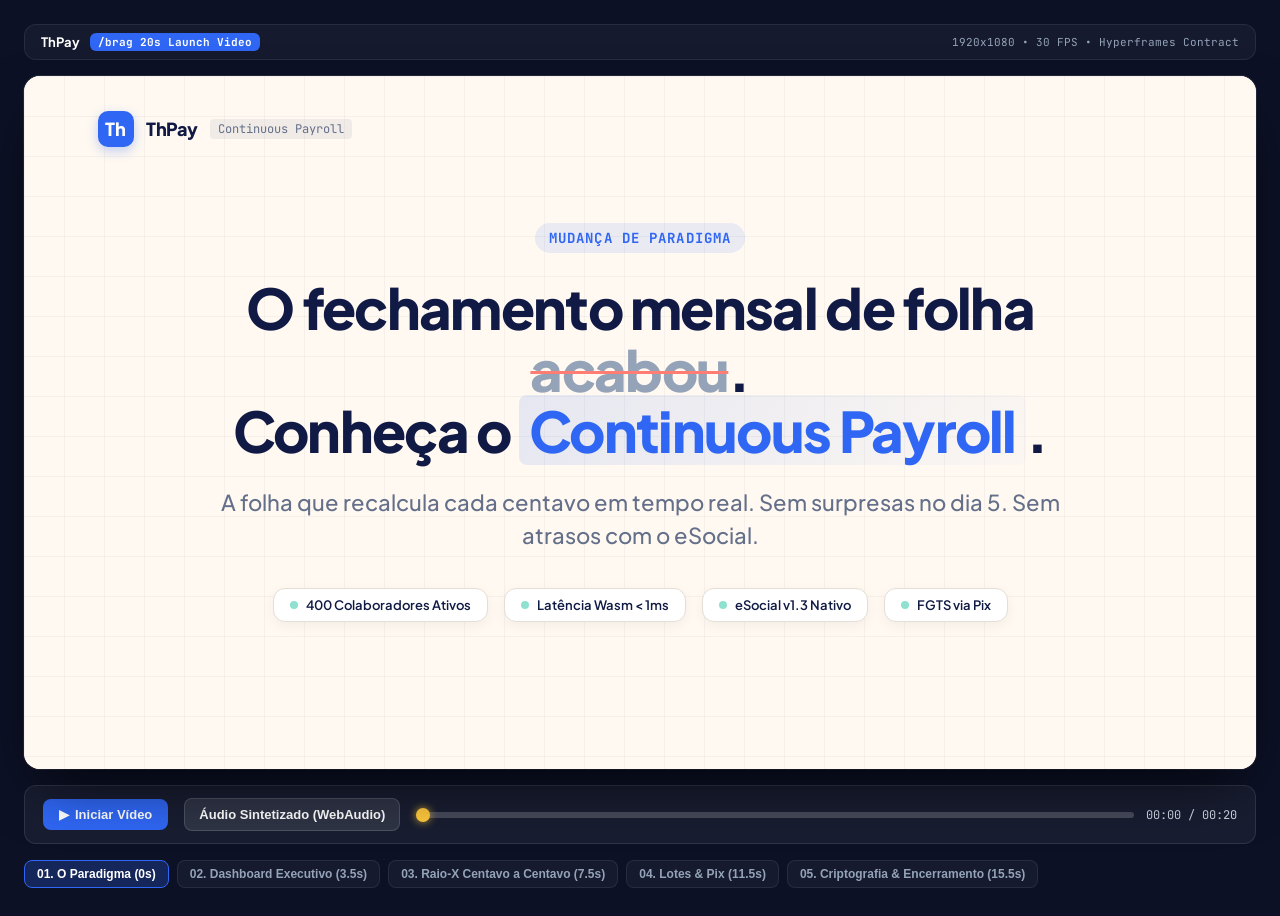
==== brag-output/composition/index.html @ 9896c9f6 "feat(marketing): adiciona composicao e storyboard do video de lancamento via /brag" ====
<!DOCTYPE html>
<html lang="pt-BR">
<head>
  <meta charset="UTF-8">
  <meta name="viewport" content="width=device-width, initial-scale=1.0">
  <title>ThPay — Launch Video (/brag Composition)</title>
  <link rel="preconnect" href="https://fonts.googleapis.com">
  <link rel="preconnect" href="https://fonts.gstatic.com" crossorigin>
  <link href="https://fonts.googleapis.com/css2?family=JetBrains+Mono:wght@400;500;700&family=Plus+Jakarta+Sans:wght@400;500;600;700;800&family=Inter:wght@400;500;600&display=swap" rel="stylesheet">
  <style>
    :root {
      --thp-ink: #101A44;
      --thp-cobalt: #2F66F3;
      --thp-solar: #FFC83D;
      --thp-mint: #8FE1CF;
      --thp-blush: #F7A7B8;
      --thp-coral: #FF7D72;
      --thp-ivory: #FFF9F1;
      --thp-paper: #F6F2EC;
      --thp-line: #E5DED5;
      --thp-muted: #64708A;
      --thp-success: #188A64;
    }

    * {
      box-sizing: border-box;
      margin: 0;
      padding: 0;
    }

    body {
      background-color: #0c1126;
      color: #f1f5f9;
      font-family: 'Plus Jakarta Sans', -apple-system, BlinkMacSystemFont, sans-serif;
      display: flex;
      flex-direction: column;
      align-items: center;
      justify-content: center;
      min-height: 100vh;
      padding: 24px;
      overflow-x: hidden;
    }

    /* Container de Controle e Cabeçalho */
    .viewport-container {
      display: flex;
      flex-direction: column;
      align-items: center;
      gap: 16px;
      width: 100%;
      max-width: 1280px;
    }

    .top-bar {
      display: flex;
      justify-content: space-between;
      align-items: center;
      width: 100%;
      padding: 8px 16px;
      background: rgba(255, 255, 255, 0.04);
      border: 1px solid rgba(255, 255, 255, 0.08);
      border-radius: 12px;
      font-size: 13px;
    }

    .top-bar .title-badge {
      display: flex;
      align-items: center;
      gap: 10px;
      font-weight: 700;
      color: #fff;
    }

    .top-bar .pill {
      background: var(--thp-cobalt);
      color: #fff;
      padding: 2px 8px;
      border-radius: 6px;
      font-size: 11px;
      font-family: 'JetBrains Mono', monospace;
    }

    /* O Player de Vídeo em 16:9 */
    .video-stage-wrapper {
      position: relative;
      width: 100%;
      aspect-ratio: 16 / 9;
      background: var(--thp-ivory);
      border-radius: 16px;
      overflow: hidden;
      box-shadow: 0 25px 60px -15px rgba(0, 0, 0, 0.7), 0 0 0 1px rgba(255, 255, 255, 0.1);
    }

    /* Canvas / Viewport Real da Composição (1920x1080 virtual) */
    .canvas-viewport {
      position: absolute;
      top: 0;
      left: 0;
      width: 100%;
      height: 100%;
      background: var(--thp-ivory);
      overflow: hidden;
      display: flex;
      flex-direction: column;
    }

    /* Cenas */
    .scene {
      position: absolute;
      top: 0;
      left: 0;
      width: 100%;
      height: 100%;
      opacity: 0;
      visibility: hidden;
      transition: opacity 0.45s cubic-bezier(0.16, 1, 0.3, 1), transform 0.45s cubic-bezier(0.16, 1, 0.3, 1);
      transform: scale(0.98);
      display: flex;
      flex-direction: column;
      justify-content: center;
      align-items: center;
      padding: 4% 6%;
    }

    .scene.active {
      opacity: 1;
      visibility: visible;
      transform: scale(1);
    }

    /* Grid de Fundo Sutil */
    .bg-grid {
      position: absolute;
      inset: 0;
      background-image: 
        linear-gradient(to right, rgba(16, 26, 68, 0.04) 1px, transparent 1px),
        linear-gradient(to bottom, rgba(16, 26, 68, 0.04) 1px, transparent 1px);
      background-size: 40px 40px;
      pointer-events: none;
    }

    /* Componentes Compartilhados de Cena */
    .brand-header-mini {
      position: absolute;
      top: 5%;
      left: 6%;
      display: flex;
      align-items: center;
      gap: 12px;
      z-index: 10;
    }

    .brand-logo-badge {
      width: 36px;
      height: 36px;
      border-radius: 10px;
      background: var(--thp-cobalt);
      color: #fff;
      display: flex;
      align-items: center;
      justify-content: center;
      font-weight: 800;
      font-size: 18px;
      box-shadow: 0 4px 12px rgba(47, 102, 243, 0.3);
    }

    .brand-title-text {
      font-weight: 800;
      font-size: 18px;
      color: var(--thp-ink);
      letter-spacing: -0.02em;
    }

    .brand-subtitle-tag {
      font-size: 12px;
      font-family: 'JetBrains Mono', monospace;
      color: var(--thp-muted);
      background: rgba(16, 26, 68, 0.06);
      padding: 2px 8px;
      border-radius: 4px;
    }

    /* Cena 1: Hook */
    .scene-1-content {
      text-align: center;
      max-width: 920px;
      position: relative;
      z-index: 2;
    }

    .kicker-tag {
      display: inline-block;
      font-family: 'JetBrains Mono', monospace;
      font-size: 14px;
      font-weight: 700;
      color: var(--thp-cobalt);
      background: rgba(47, 102, 243, 0.1);
      padding: 6px 14px;
      border-radius: 20px;
      margin-bottom: 24px;
      text-transform: uppercase;
      letter-spacing: 0.08em;
    }

    .hero-heading {
      font-size: clamp(32px, 5.2vw, 56px);
      font-weight: 800;
      color: var(--thp-ink);
      line-height: 1.1;
      letter-spacing: -0.03em;
      margin-bottom: 24px;
    }

    .hero-heading .strike {
      color: #94a3b8;
      text-decoration: line-through;
      text-decoration-thickness: 3px;
      text-decoration-color: var(--thp-coral);
    }

    .hero-heading .highlight {
      color: var(--thp-cobalt);
      background: linear-gradient(120deg, rgba(47, 102, 243, 0.12) 0%, rgba(47, 102, 243, 0.02) 100%);
      padding: 0 10px;
      border-radius: 8px;
    }

    .hero-lead {
      font-size: clamp(16px, 2.2vw, 22px);
      color: var(--thp-muted);
      line-height: 1.5;
      font-weight: 500;
    }

    .feature-pills-row {
      display: flex;
      justify-content: center;
      gap: 16px;
      margin-top: 36px;
      flex-wrap: wrap;
    }

    .badge-feature {
      display: flex;
      align-items: center;
      gap: 8px;
      background: #fff;
      border: 1px solid var(--thp-line);
      padding: 8px 16px;
      border-radius: 12px;
      font-size: 13px;
      font-weight: 600;
      color: var(--thp-ink);
      box-shadow: 0 4px 14px rgba(16, 26, 68, 0.05);
    }

    .dot-indicator {
      width: 8px;
      height: 8px;
      border-radius: 50%;
      background: var(--thp-mint);
    }

    /* Cenas de Showcase de Interface (Cenas 2, 3, 4, 5) */
    .showcase-layout {
      display: grid;
      grid-template-columns: 1.1fr 0.9fr;
      gap: 40px;
      align-items: center;
      width: 100%;
      height: 100%;
      padding-top: 40px;
    }

    .showcase-left {
      display: flex;
      flex-direction: column;
      gap: 20px;
      z-index: 2;
    }

    .showcase-right {
      position: relative;
      display: flex;
      justify-content: center;
      align-items: center;
      height: 100%;
      z-index: 1;
    }

    .section-eyebrow {
      font-family: 'JetBrains Mono', monospace;
      font-size: 12px;
      font-weight: 700;
      color: var(--thp-cobalt);
      text-transform: uppercase;
      letter-spacing: 0.08em;
    }

    .section-title {
      font-size: clamp(26px, 3.4vw, 38px);
      font-weight: 800;
      color: var(--thp-ink);
      line-height: 1.2;
      letter-spacing: -0.02em;
    }

    .section-description {
      font-size: clamp(14px, 1.6vw, 17px);
      color: var(--thp-muted);
      line-height: 1.55;
    }

    /* Cards de Métricas em Destaque */
    .metric-cards-grid {
      display: grid;
      grid-template-columns: 1fr 1fr;
      gap: 14px;
      margin-top: 10px;
    }

    .metric-card {
      background: #fff;
      border: 1px solid var(--thp-line);
      border-radius: 12px;
      padding: 14px 16px;
      box-shadow: 0 4px 12px rgba(16, 26, 68, 0.04);
    }

    .metric-card-label {
      font-size: 11px;
      font-family: 'JetBrains Mono', monospace;
      color: var(--thp-muted);
      margin-bottom: 4px;
      text-transform: uppercase;
    }

    .metric-card-value {
      font-size: 20px;
      font-weight: 800;
      font-family: 'JetBrains Mono', monospace;
      color: var(--thp-ink);
    }

    .metric-card-delta {
      font-size: 11px;
      font-weight: 600;
      color: var(--thp-success);
      margin-top: 2px;
    }

    /* Mockup de Janela com Screenshot */
    .window-mockup {
      width: 100%;
      max-height: 84%;
      background: #fff;
      border-radius: 12px;
      overflow: hidden;
      box-shadow: 0 20px 45px -10px rgba(16, 26, 68, 0.22), 0 0 0 1px rgba(16, 26, 68, 0.08);
      display: flex;
      flex-direction: column;
      transition: transform 0.4s ease;
    }

    .window-mockup-header {
      background: #f8fafc;
      border-bottom: 1px solid #e2e8f0;
      padding: 8px 12px;
      display: flex;
      align-items: center;
      gap: 8px;
    }

    .window-dots {
      display: flex;
      gap: 5px;
    }

    .window-dot {
      width: 9px;
      height: 9px;
      border-radius: 50%;
    }

    .dot-red { background: #ef4444; }
    .dot-yellow { background: #f59e0b; }
    .dot-green { background: #10b981; }

    .window-url-bar {
      background: #fff;
      border: 1px solid #e2e8f0;
      border-radius: 6px;
      padding: 2px 10px;
      font-size: 10px;
      font-family: 'JetBrains Mono', monospace;
      color: #64748b;
      flex-grow: 1;
      max-width: 320px;
    }

    .window-mockup-body {
      width: 100%;
      overflow: hidden;
      background: #fff;
      display: flex;
      justify-content: center;
      align-items: center;
    }

    .window-mockup-body img {
      width: 100%;
      height: auto;
      object-fit: cover;
      display: block;
    }

    /* Cena 5: Holerite Oficial & Logo Finale */
    .scene-5-grid {
      display: grid;
      grid-template-columns: 1fr 1fr;
      gap: 40px;
      align-items: center;
      width: 100%;
      height: 100%;
      padding-top: 40px;
    }

    .hash-badge-panel {
      background: #fff;
      border: 1px solid var(--thp-line);
      border-radius: 16px;
      padding: 24px;
      box-shadow: 0 10px 25px rgba(16, 26, 68, 0.06);
      display: flex;
      flex-direction: column;
      gap: 16px;
    }

    .hash-key-row {
      display: flex;
      justify-content: space-between;
      align-items: center;
      font-family: 'JetBrains Mono', monospace;
      font-size: 12px;
      padding: 8px 12px;
      background: #f8fafc;
      border-radius: 8px;
      border: 1px solid #e2e8f0;
    }

    .hash-string {
      color: var(--thp-cobalt);
      font-weight: 700;
      word-break: break-all;
    }

    .outro-cta-card {
      text-align: left;
    }

    .outro-cta-card h2 {
      font-size: clamp(32px, 4.5vw, 48px);
      font-weight: 800;
      color: var(--thp-ink);
      line-height: 1.15;
      margin-bottom: 12px;
    }

    .outro-tagline {
      font-size: 18px;
      color: var(--thp-cobalt);
      font-weight: 700;
      margin-bottom: 24px;
    }

    .tech-stack-row {
      display: flex;
      gap: 12px;
      flex-wrap: wrap;
      margin-top: 16px;
    }

    .tech-pill {
      font-family: 'JetBrains Mono', monospace;
      font-size: 11px;
      font-weight: 700;
      background: rgba(16, 26, 68, 0.06);
      color: var(--thp-ink);
      padding: 6px 12px;
      border-radius: 6px;
      border: 1px solid rgba(16, 26, 68, 0.1);
    }

    /* Barra de Controles Inferior */
    .controls-bar {
      display: flex;
      align-items: center;
      gap: 16px;
      width: 100%;
      padding: 12px 18px;
      background: rgba(255, 255, 255, 0.05);
      border: 1px solid rgba(255, 255, 255, 0.1);
      border-radius: 12px;
    }

    .btn-play {
      background: var(--thp-cobalt);
      color: #fff;
      border: none;
      border-radius: 8px;
      padding: 8px 16px;
      font-weight: 700;
      font-size: 13px;
      cursor: pointer;
      display: flex;
      align-items: center;
      gap: 6px;
      transition: background 0.2s;
    }

    .btn-play:hover {
      background: #1d4ed8;
    }

    .btn-audio {
      background: rgba(255, 255, 255, 0.1);
      color: #fff;
      border: 1px solid rgba(255, 255, 255, 0.15);
      border-radius: 8px;
      padding: 8px 14px;
      font-size: 13px;
      font-weight: 600;
      cursor: pointer;
      transition: all 0.2s;
    }

    .btn-audio.active {
      background: var(--thp-mint);
      color: #0c1126;
      border-color: var(--thp-mint);
    }

    .timeline-scrubber-wrapper {
      display: flex;
      align-items: center;
      flex-grow: 1;
      gap: 12px;
    }

    .scrubber-slider {
      flex-grow: 1;
      -webkit-appearance: none;
      height: 6px;
      background: rgba(255, 255, 255, 0.2);
      border-radius: 3px;
      outline: none;
      cursor: pointer;
    }

    .scrubber-slider::-webkit-slider-thumb {
      -webkit-appearance: none;
      width: 14px;
      height: 14px;
      border-radius: 50%;
      background: var(--thp-solar);
      cursor: pointer;
      box-shadow: 0 0 8px rgba(255, 200, 61, 0.8);
    }

    .timecode-display {
      font-family: 'JetBrains Mono', monospace;
      font-size: 12px;
      color: #cbd5e1;
      min-width: 90px;
    }

    /* Abas de Navegação de Cena */
    .scene-tabs-bar {
      display: flex;
      gap: 8px;
      width: 100%;
      overflow-x: auto;
      padding-bottom: 4px;
    }

    .scene-tab-btn {
      background: rgba(255, 255, 255, 0.04);
      border: 1px solid rgba(255, 255, 255, 0.08);
      color: #94a3b8;
      border-radius: 8px;
      padding: 6px 12px;
      font-size: 12px;
      font-weight: 600;
      cursor: pointer;
      white-space: nowrap;
      transition: all 0.2s;
    }

    .scene-tab-btn:hover {
      background: rgba(255, 255, 255, 0.08);
      color: #fff;
    }

    .scene-tab-btn.active {
      background: rgba(47, 102, 243, 0.25);
      border-color: var(--thp-cobalt);
      color: #fff;
    }
  </style>
</head>
<body>

  <div class="viewport-container">
    <!-- Top Bar -->
    <div class="top-bar">
      <div class="title-badge">
        <span>ThPay</span>
        <span class="pill">/brag 20s Launch Video</span>
      </div>
      <div style="font-family: 'JetBrains Mono', monospace; color: #94a3b8; font-size: 11px;">
        1920x1080 • 30 FPS • Hyperframes Contract
      </div>
    </div>

    <!-- Video Stage -->
    <div class="video-stage-wrapper">
      <div class="canvas-viewport" id="viewport">
        <div class="bg-grid"></div>

        <div class="brand-header-mini">
          <div class="brand-logo-badge">Th</div>
          <span class="brand-title-text">ThPay</span>
          <span class="brand-subtitle-tag">Continuous Payroll</span>
        </div>

        <!-- CENA 1: 0.0s - 3.5s (Hook) -->
        <div class="scene active" id="scene-1" data-start="0" data-end="3.5">
          <div class="scene-1-content">
            <span class="kicker-tag">Mudança de Paradigma</span>
            <h1 class="hero-heading">
              O fechamento mensal de folha <span class="strike">acabou</span>.<br>
              Conheça o <span class="highlight">Continuous Payroll</span>.
            </h1>
            <p class="hero-lead">
              A folha que recalcula cada centavo em tempo real. Sem surpresas no dia 5. Sem atrasos com o eSocial.
            </p>
            <div class="feature-pills-row">
              <div class="badge-feature"><span class="dot-indicator"></span> 400 Colaboradores Ativos</div>
              <div class="badge-feature"><span class="dot-indicator"></span> Latência Wasm &lt; 1ms</div>
              <div class="badge-feature"><span class="dot-indicator"></span> eSocial v1.3 Nativo</div>
              <div class="badge-feature"><span class="dot-indicator"></span> FGTS via Pix</div>
            </div>
          </div>
        </div>

        <!-- CENA 2: 3.5s - 7.5s (Dashboard Executivo) -->
        <div class="scene" id="scene-2" data-start="3.5" data-end="7.5">
          <div class="showcase-layout">
            <div class="showcase-left">
              <span class="section-eyebrow">Painel Executivo Consolidado</span>
              <h2 class="section-title">Controle Financeiro da Folha em Tempo Real</h2>
              <p class="section-description">
                Diagnóstico contínuo sem expor dados nominais desnecessários. Readiness Bar auditada a cada lançamento.
              </p>
              <div class="metric-cards-grid">
                <div class="metric-card">
                  <div class="metric-card-label">Custo Total de Pessoal</div>
                  <div class="metric-card-value">R$ 8.340.456,01</div>
                  <div class="metric-card-delta">Fator Real 1.68x sobre base</div>
                </div>
                <div class="metric-card">
                  <div class="metric-card-label">Líquido a Pagar (Remessa)</div>
                  <div class="metric-card-value">R$ 4.841.990,13</div>
                  <div class="metric-card-delta">300 CLT • 100 PJ</div>
                </div>
                <div class="metric-card">
                  <div class="metric-card-label">Readiness Fechamento</div>
                  <div class="metric-card-value" style="color: var(--thp-cobalt);">98,2%</div>
                  <div class="metric-card-delta">1 pendência a homologar</div>
                </div>
                <div class="metric-card">
                  <div class="metric-card-label">Tributos Patronais</div>
                  <div class="metric-card-value">R$ 1.463.562,15</div>
                  <div class="metric-card-delta">DARF + FGTS Digital</div>
                </div>
              </div>
            </div>
            <div class="showcase-right">
              <div class="window-mockup">
                <div class="window-mockup-header">
                  <div class="window-dots">
                    <div class="window-dot dot-red"></div>
                    <div class="window-dot dot-yellow"></div>
                    <div class="window-dot dot-green"></div>
                  </div>
                  <div class="window-url-bar">thpay.corp/dashboard/executive</div>
                </div>
                <div class="window-mockup-body">
                  <img src="../../docs/screenshots/01_dashboard_folha_continua.png" alt="Dashboard Executivo ThPay">
                </div>
              </div>
            </div>
          </div>
        </div>

        <!-- CENA 3: 7.5s - 11.5s (Raio-X Holerite Drawer) -->
        <div class="scene" id="scene-3" data-start="7.5" data-end="11.5">
          <div class="showcase-layout">
            <div class="showcase-left">
              <span class="section-eyebrow">Raio-X Centavo a Centavo</span>
              <h2 class="section-title">Gaveta de Inspeção Sem Perda de Contexto</h2>
              <p class="section-description">
                Clique em qualquer colaborador para inspecionar a memória de cálculo completa: INSS progressivo (EC 103/2019), IRRF legal/simplificado e reflexos patronais.
              </p>
              <div class="badge-feature" style="border-left: 4px solid var(--thp-cobalt);">
                <div>
                  <div style="font-weight: 700; color: var(--thp-ink);">Determinismo Financeiro Estrito</div>
                  <div style="font-size: 12px; color: var(--thp-muted); font-family: 'JetBrains Mono';">Java 21 LTS BigDecimal • Zero erros de arredondamento</div>
                </div>
              </div>
            </div>
            <div class="showcase-right">
              <div class="window-mockup" style="transform: rotate(-1deg);">
                <div class="window-mockup-header">
                  <div class="window-dots">
                    <div class="window-dot dot-red"></div>
                    <div class="window-dot dot-yellow"></div>
                    <div class="window-dot dot-green"></div>
                  </div>
                  <div class="window-url-bar">thpay.corp/directory/inspector/drawer</div>
                </div>
                <div class="window-mockup-body">
                  <img src="../../docs/screenshots/02_raio_x_holerite_drawer.png" alt="Raio-X do Holerite na Gaveta">
                </div>
              </div>
            </div>
          </div>
        </div>

        <!-- CENA 4: 11.5s - 15.5s (Admissões em Massa & eSocial Pix) -->
        <div class="scene" id="scene-4" data-start="11.5" data-end="15.5">
          <div class="showcase-layout">
            <div class="showcase-left">
              <span class="section-eyebrow">Conformidade e Automação</span>
              <h2 class="section-title">Admissões em Lote & Guia FGTS via Pix</h2>
              <p class="section-description">
                Importe planilhas com 50+ colaboradores simultâneos com validação semântica em linha e quite tributos trabalhistas via Pix em segundos.
              </p>
              <div class="metric-cards-grid">
                <div class="metric-card">
                  <div class="metric-card-label">Admissão em Lote</div>
                  <div class="metric-card-value">50 Vidas</div>
                  <div class="metric-card-delta">Eventos S-2190 & S-2200</div>
                </div>
                <div class="metric-card">
                  <div class="metric-card-label">FGTS Digital</div>
                  <div class="metric-card-value">QR Code Pix</div>
                  <div class="metric-card-delta">Baixa instantânea</div>
                </div>
              </div>
            </div>
            <div class="showcase-right">
              <div class="window-mockup" style="transform: rotate(1deg);">
                <div class="window-mockup-header">
                  <div class="window-dots">
                    <div class="window-dot dot-red"></div>
                    <div class="window-dot dot-yellow"></div>
                    <div class="window-dot dot-green"></div>
                  </div>
                  <div class="window-url-bar">thpay.corp/esocial/pix-digital</div>
                </div>
                <div class="window-mockup-body">
                  <img src="../../docs/screenshots/08_esocial_guias_pix.png" alt="eSocial e Guias Pix FGTS">
                </div>
              </div>
            </div>
          </div>
        </div>

        <!-- CENA 5: 15.5s - 20.0s (Holerite Oficial & Logo Finale) -->
        <div class="scene" id="scene-5" data-start="15.5" data-end="20.0">
          <div class="scene-5-grid">
            <div class="hash-badge-panel">
              <div>
                <span class="section-eyebrow">Integridade Criptográfica</span>
                <h3 style="font-size: 20px; font-weight: 800; color: var(--thp-ink); margin-top: 4px;">Holerite Oficial Auditado</h3>
              </div>
              <div class="hash-key-row">
                <span>HASH SHA-256</span>
                <span class="hash-string">e3b0c44298fc1c149afbf4c8...</span>
              </div>
              <p style="font-size: 13px; color: var(--thp-muted); line-height: 1.4;">
                Cada holerite emitido acompanha canhoto oficial destacável e assinatura de autenticidade imutável para defesa trabalhista e fiscal.
              </p>
              <div class="window-mockup" style="max-height: 200px;">
                <img src="../../docs/screenshots/10_impressao_holerite_oficial.png" alt="Impressão Oficial de Holerite">
              </div>
            </div>

            <div class="outro-cta-card">
              <span class="kicker-tag" style="background: rgba(255, 200, 61, 0.2); color: #9a6500;">Disponível Agora</span>
              <h2>ThPay</h2>
              <div class="outro-tagline">Tecnologia que cuida do processo e das pessoas.</div>
              <p style="font-size: 15px; color: var(--thp-muted); line-height: 1.5;">
                O novo padrão corporativo para processamento contínuo de folha, eSocial e autoatendimento.
              </p>
              <div class="tech-stack-row">
                <span class="tech-pill">Java 21 LTS (Loom)</span>
                <span class="tech-pill">Rust / WebAssembly</span>
                <span class="tech-pill">Next.js 15</span>
                <span class="tech-pill">Tailwind CSS</span>
                <span class="tech-pill">Python / Polars</span>
              </div>
            </div>
          </div>
        </div>

      </div>
    </div>

    <!-- Controles de Vídeo -->
    <div class="controls-bar">
      <button class="btn-play" id="btn-toggle-play">
        <span id="play-icon">▶</span>
        <span id="play-text">Iniciar Vídeo</span>
      </button>

      <button class="btn-audio" id="btn-toggle-audio">
        <span>Áudio Sintetizado (WebAudio)</span>
      </button>

      <div class="timeline-scrubber-wrapper">
        <input type="range" class="scrubber-slider" id="timeline-scrubber" min="0" max="20" step="0.033" value="0">
        <div class="timecode-display" id="timecode-display">00:00 / 00:20</div>
      </div>
    </div>

    <!-- Abas de Cena -->
    <div class="scene-tabs-bar">
      <button class="scene-tab-btn active" data-target="0">01. O Paradigma (0s)</button>
      <button class="scene-tab-btn" data-target="3.5">02. Dashboard Executivo (3.5s)</button>
      <button class="scene-tab-btn" data-target="7.5">03. Raio-X Centavo a Centavo (7.5s)</button>
      <button class="scene-tab-btn" data-target="11.5">04. Lotes & Pix (11.5s)</button>
      <button class="scene-tab-btn" data-target="15.5">05. Criptografia & Encerramento (15.5s)</button>
    </div>
  </div>

  <script>
    // Configurações Globais da Linha do Tempo
    const TOTAL_DURATION = 20.0;
    let currentTime = 0;
    let isPlaying = false;
    let lastFrameTimestamp = null;
    let audioEnabled = false;
    let audioCtx = null;

    const scenes = [
      { id: 'scene-1', start: 0.0, end: 3.5 },
      { id: 'scene-2', start: 3.5, end: 7.5 },
      { id: 'scene-3', start: 7.5, end: 11.5 },
      { id: 'scene-4', start: 11.5, end: 15.5 },
      { id: 'scene-5', start: 15.5, end: 20.0 }
    ];

    // Elementos da UI
    const scrubber = document.getElementById('timeline-scrubber');
    const timecode = document.getElementById('timecode-display');
    const btnPlay = document.getElementById('btn-toggle-play');
    const playIcon = document.getElementById('play-icon');
    const playText = document.getElementById('play-text');
    const btnAudio = document.getElementById('btn-toggle-audio');
    const tabButtons = document.querySelectorAll('.scene-tab-btn');

    // Inicialização do Web Audio para trilha ambiente elegante sem dependências externas
    function initAudio() {
      if (!audioCtx) {
        audioCtx = new (window.AudioContext || window.webkitAudioContext)();
      }
    }

    function playToneCue(freq, duration, type = 'sine', gainVal = 0.08) {
      if (!audioEnabled || !audioCtx) return;
      try {
        const osc = audioCtx.createOscillator();
        const gain = audioCtx.createGain();
        osc.type = type;
        osc.frequency.setValueAtTime(freq, audioCtx.currentTime);
        gain.gain.setValueAtTime(gainVal, audioCtx.currentTime);
        gain.gain.exponentialRampToValueAtTime(0.0001, audioCtx.currentTime + duration);
        osc.connect(gain);
        gain.connect(audioCtx.destination);
        osc.start();
        osc.stop(audioCtx.currentTime + duration);
      } catch (e) {}
    }

    let lastTriggeredScene = -1;

    // Atualização de Cenas com Base no Tempo Atual
    function updatePlayback(time) {
      currentTime = Math.max(0, Math.min(TOTAL_DURATION, time));
      scrubber.value = currentTime;

      const seconds = Math.floor(currentTime);
      const centis = Math.floor((currentTime % 1) * 100);
      timecode.textContent = `${String(seconds).padStart(2, '0')}:${String(centis).padStart(2, '0')} / 00:20`;

      let activeIndex = 0;
      scenes.forEach((scene, index) => {
        const el = document.getElementById(scene.id);
        const isActive = (currentTime >= scene.start && (currentTime < scene.end || index === scenes.length - 1));
        if (isActive) {
          activeIndex = index;
          el.classList.add('active');
        } else {
          el.classList.remove('active');
        }
      });

      // Tocar sons sutis de transição ao mudar de cena
      if (activeIndex !== lastTriggeredScene) {
        if (lastTriggeredScene !== -1) {
          playToneCue(330 + activeIndex * 60, 0.25, 'triangle', 0.05);
        }
        lastTriggeredScene = activeIndex;
      }

      // Atualizar abas
      tabButtons.forEach((btn, idx) => {
        if (idx === activeIndex) {
          btn.classList.add('active');
        } else {
          btn.classList.remove('active');
        }
      });
    }

    // Loop de Animação
    function tick(timestamp) {
      if (!isPlaying) return;

      if (!lastFrameTimestamp) lastFrameTimestamp = timestamp;
      const delta = (timestamp - lastFrameTimestamp) / 1000;
      lastFrameTimestamp = timestamp;

      currentTime += delta;
      if (currentTime >= TOTAL_DURATION) {
        currentTime = TOTAL_DURATION;
        pauseVideo();
      }

      updatePlayback(currentTime);

      if (isPlaying) {
        requestAnimationFrame(tick);
      }
    }

    function playVideo() {
      if (currentTime >= TOTAL_DURATION) currentTime = 0;
      isPlaying = true;
      lastFrameTimestamp = null;
      playIcon.textContent = '❚❚';
      playText.textContent = 'Pausar';
      if (audioEnabled) initAudio();
      requestAnimationFrame(tick);
    }

    function pauseVideo() {
      isPlaying = false;
      playIcon.textContent = '▶';
      playText.textContent = 'Continuar';
    }

    // Eventos
    btnPlay.addEventListener('click', () => {
      if (isPlaying) {
        pauseVideo();
      } else {
        playVideo();
      }
    });

    btnAudio.addEventListener('click', () => {
      audioEnabled = !audioEnabled;
      btnAudio.classList.toggle('active', audioEnabled);
      if (audioEnabled) {
        initAudio();
        btnAudio.textContent = 'Áudio: Ativo (Beds & SFX)';
        playToneCue(440, 0.3, 'sine', 0.08);
      } else {
        btnAudio.textContent = 'Áudio: Mudo';
      }
    });

    scrubber.addEventListener('input', (e) => {
      const targetTime = parseFloat(e.target.value);
      updatePlayback(targetTime);
    });

    tabButtons.forEach(btn => {
      btn.addEventListener('click', () => {
        const target = parseFloat(btn.dataset.target);
        updatePlayback(target);
      });
    });

    // Tecla Espaço para Play/Pause
    window.addEventListener('keydown', (e) => {
      if (e.code === 'Space') {
        e.preventDefault();
        if (isPlaying) pauseVideo(); else playVideo();
      }
    });

    // Estado Inicial
    updatePlayback(0);
  </script>
</body>
</html>
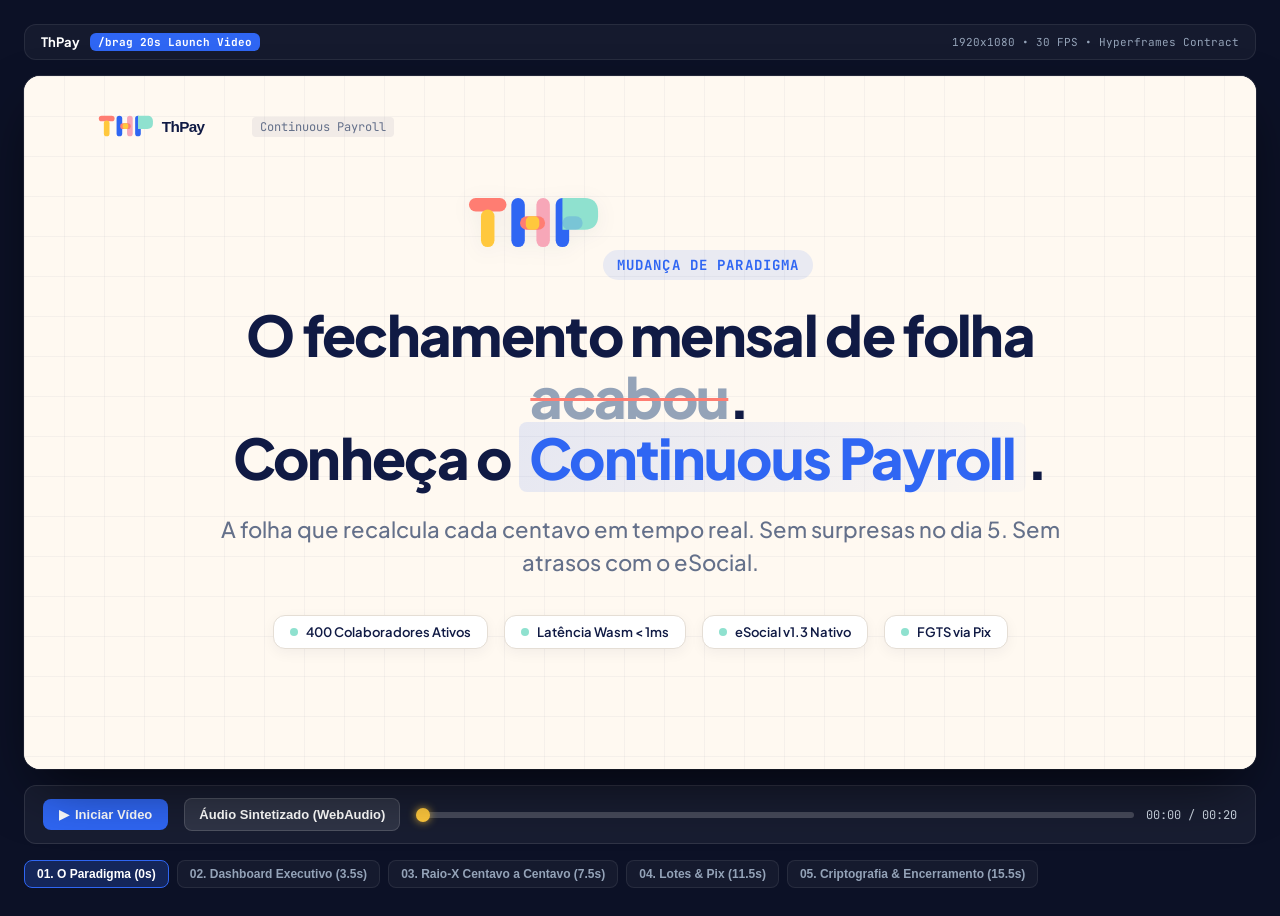
==== commit 72004464: "feat(brand): incorpora logotipo e icones oficiais no video MP4 e composicao web" ====
--- a/brag-output/composition/index.html
+++ b/brag-output/composition/index.html
@@ -628,14 +628,14 @@
         <div class="bg-grid"></div>
 
         <div class="brand-header-mini">
-          <div class="brand-logo-badge">Th</div>
-          <span class="brand-title-text">ThPay</span>
-          <span class="brand-subtitle-tag">Continuous Payroll</span>
+          <img src="../../ui/brand/thpay-primary-dark.svg" alt="ThPay" style="height: 32px;">
+          <span class="brand-subtitle-tag" style="margin-left: 6px;">Continuous Payroll</span>
         </div>
 
         <!-- CENA 1: 0.0s - 3.5s (Hook) -->
         <div class="scene active" id="scene-1" data-start="0" data-end="3.5">
           <div class="scene-1-content">
+            <img src="../../ui/brand/thp-modular.svg" alt="ThPay Modular Mark" style="height: 54px; margin-bottom: 20px; filter: drop-shadow(0 4px 10px rgba(16,26,68,0.06));">
             <span class="kicker-tag">Mudança de Paradigma</span>
             <h1 class="hero-heading">
               O fechamento mensal de folha <span class="strike">acabou</span>.<br>
@@ -799,7 +799,10 @@
 
             <div class="outro-cta-card">
               <span class="kicker-tag" style="background: rgba(255, 200, 61, 0.2); color: #9a6500;">Disponível Agora</span>
-              <h2>ThPay</h2>
+              <div style="display: flex; align-items: center; gap: 14px; margin-bottom: 12px; margin-top: 6px;">
+                <img src="../../ui/brand/app-icon.svg" alt="ThPay Icon" style="width: 52px; height: 52px; border-radius: 12px; box-shadow: 0 4px 14px rgba(16,26,68,0.12);">
+                <img src="../../ui/brand/thpay-primary-dark.svg" alt="ThPay" style="height: 40px;">
+              </div>
               <div class="outro-tagline">Tecnologia que cuida do processo e das pessoas.</div>
               <p style="font-size: 15px; color: var(--thp-muted); line-height: 1.5;">
                 O novo padrão corporativo para processamento contínuo de folha, eSocial e autoatendimento.
